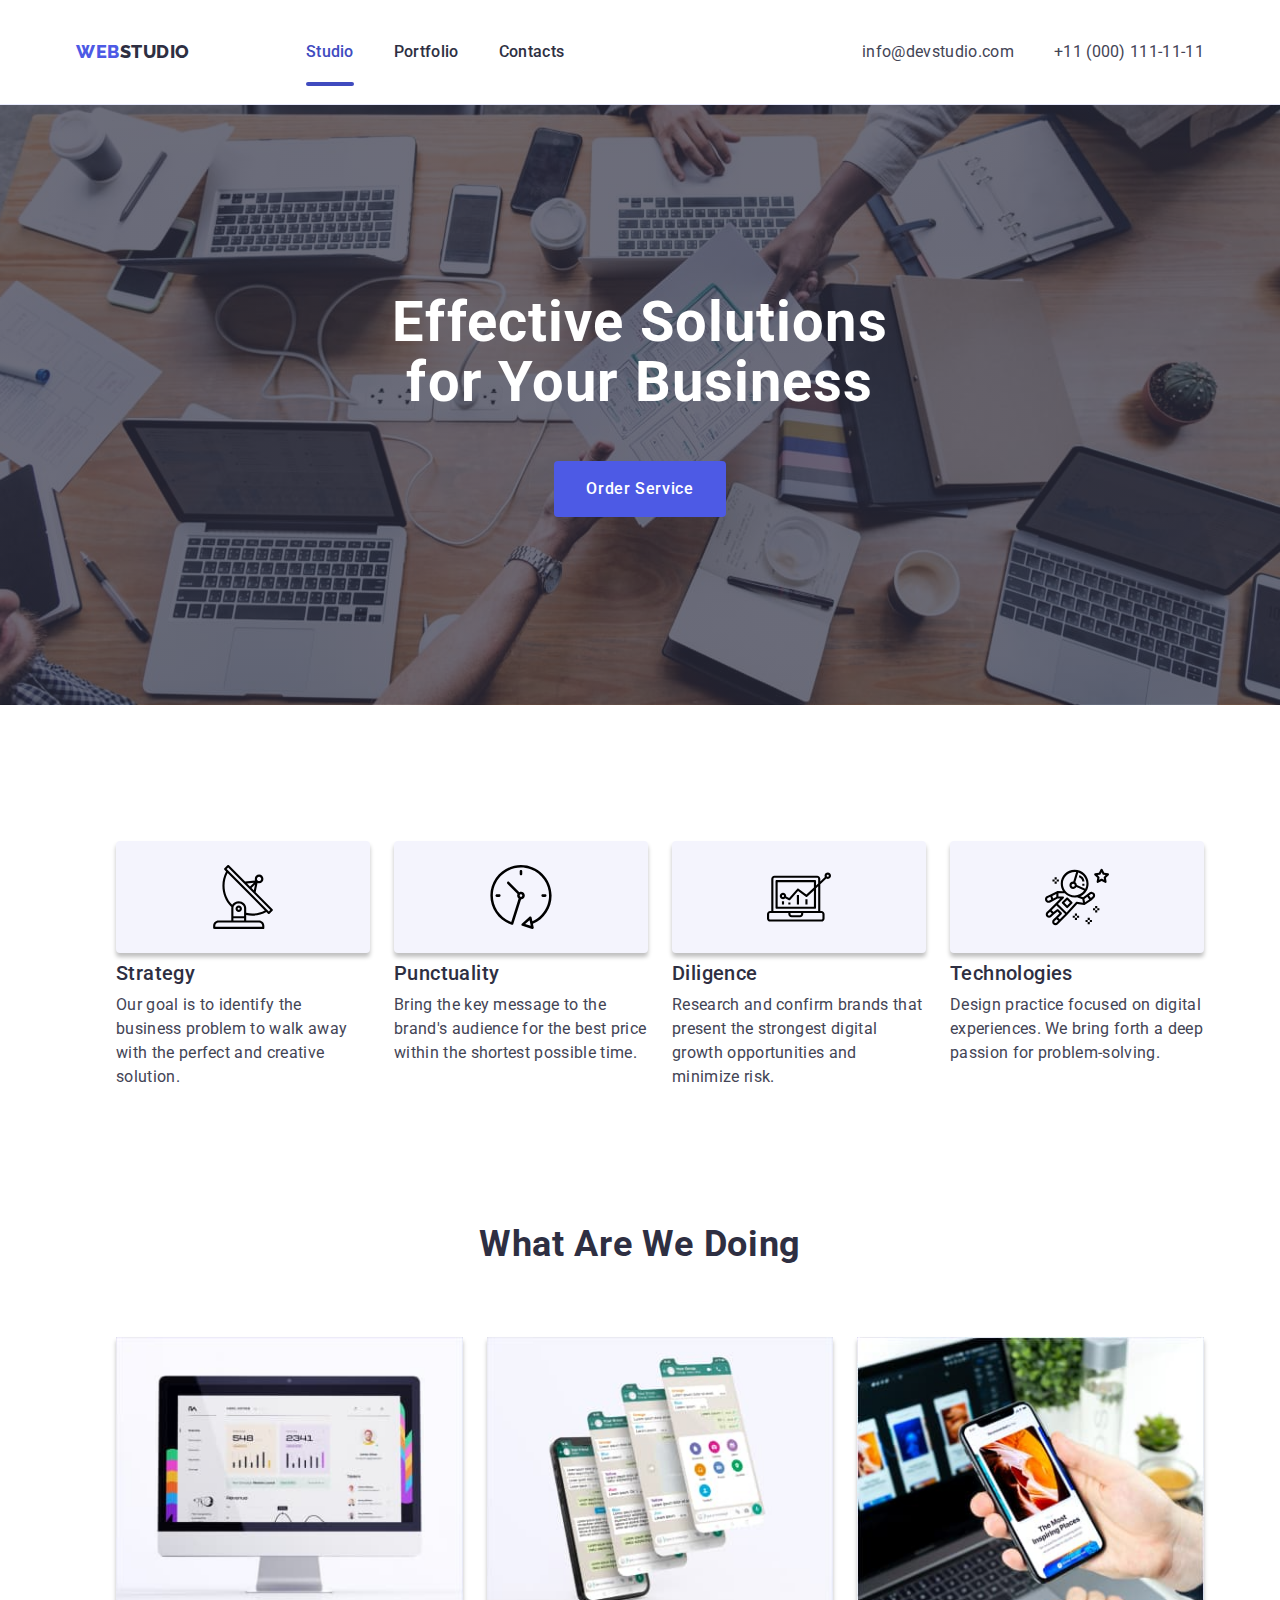
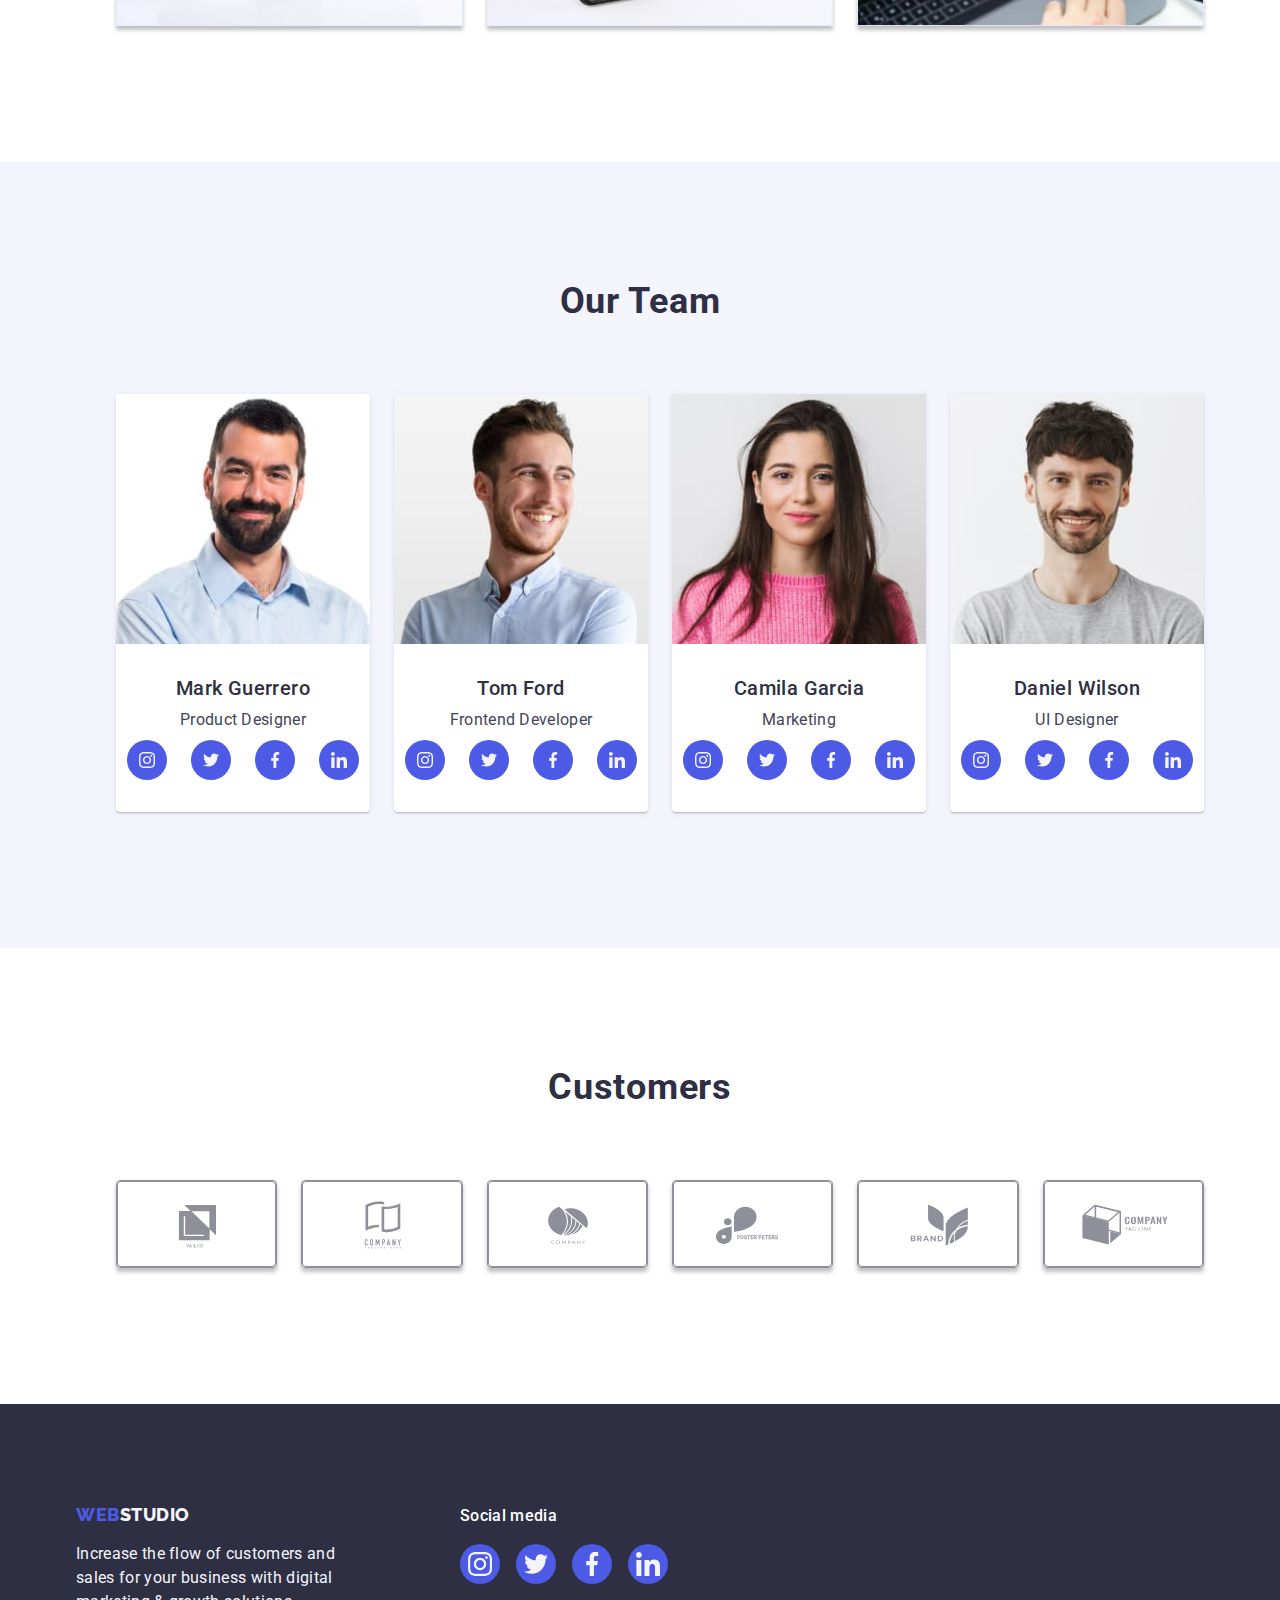
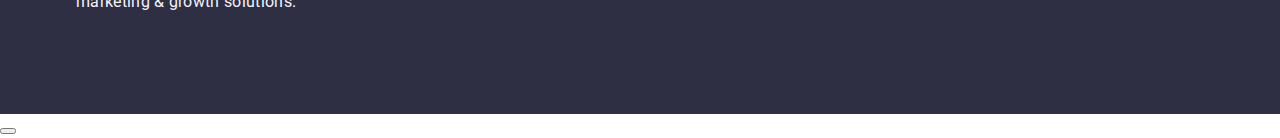
==== index.html @ 219b3d6d "1" ====
<!DOCTYPE html>
<html lang="en">
  <head>
    <meta charset="UTF-8" />
    <meta http-equiv="X-UA-Compatible" content="IE=edge" />
    <meta name="viewport" content="width=device-width, initial-scale=1.0" />
    <title>WebStudio</title>
    <link
      href="https://cdn.jsdelivr.net/npm/modern-normalize@2.0.0/modern-normalize.min.css"
      rel="stylesheet"
    />
    <link rel="stylesheet" href="./css/styles.css" />
    <link rel="preconnect" href="https://fonts.googleapis.com" />
    <link rel="preconnect" href="https://fonts.gstatic.com" crossorigin />
    <link
      href="https://fonts.googleapis.com/css2?family=Raleway:wght@800&display=swap"
      rel="stylesheet"
    />
    <link rel="preconnect" href="https://fonts.googleapis.com" />
    <link rel="preconnect" href="https://fonts.gstatic.com" crossorigin />
    <link
      href="https://fonts.googleapis.com/css2?family=Raleway:wght@800&family=Roboto&display=swap"
      rel="stylesheet"
    />
    <link rel="preconnect" href="https://fonts.googleapis.com" />
    <link rel="preconnect" href="https://fonts.gstatic.com" crossorigin />
    <link
      href="https://fonts.googleapis.com/css2?family=Raleway:wght@800&family=Roboto:wght@500&display=swap"
      rel="stylesheet"
    />
    <link rel="preconnect" href="https://fonts.googleapis.com" />
    <link rel="preconnect" href="https://fonts.gstatic.com" crossorigin />
    <link
      href="https://fonts.googleapis.com/css2?family=Raleway:wght@800&family=Roboto:wght@700&display=swap"
      rel="stylesheet"
    />
    <link rel="preconnect" href="https://fonts.googleapis.com" />
    <link rel="preconnect" href="https://fonts.gstatic.com" crossorigin />
    <link
      href="https://fonts.googleapis.com/css2?family=Raleway:wght@800&family=Roboto:wght@900&display=swap"
      rel="stylesheet"
    />
  </head>
  <body>
    <!-- header -->
    <header class="header">
      <div class="header-container container">
        <nav class="navigation">
          <a class="header-logo link" href="./index.html"
            >Web<span class="header-logo-span">Studio</span></a
          >
          <ul class="header-list list">
            <li>
              <a class="header-link link active" href="./index.html">Studio</a>
            </li>
            <li>
              <a class="header-link link" href="./portfolio.html">Portfolio</a>
            </li>
            <li><a class="header-link link" href="">Contacts</a></li>
          </ul>
        </nav>
        <address class="address">
          <ul class="header-list-address list">
            <li>
              <a class="header-address link" href="mailto:info@devstudio.com"
                >info@devstudio.com</a
              >
            </li>
            <li>
              <a class="header-address link" href="tel:+110001111111"
                >+11 (000) 111-11-11</a
              >
            </li>
          </ul>
        </address>
      </div>
    </header>
    <main>
      <!-- section hero -->
      <section class="section-hero">
        <div class="hero-container container">
          <h1 class="hero-title">Effective Solutions for Your Business</h1>
          <button data-modal-open type="button" class="hero-buttom">
            Order Service
          </button>
        </div>
      </section>
      <!-- section 1 -->
      <section class="strategy-section">
        <div class="container">
          <h2 class="visually-hidden" hidden>section 2</h2>
          <ul class="strategy-list list">
            <li class="strategy-item">
              <div class="icon-div">
                <svg class="icon" width="64" height="64">
                  <use href="./images/icons.svg#icon-antenna-1"></use>
                </svg>
              </div>

              <h3 class="strategy-title title">Strategy</h3>
              <p class="text">
                Our goal is to identify the business problem to walk away with
                the perfect and creative solution.
              </p>
            </li>
            <li class="strategy-item">
              <div class="icon-div">
                <svg class="icon" width="64" height="64">
                  <use href="./images/icons.svg#icon-clock-1"></use>
                </svg>
              </div>
              <h3 class="strategy-title title">Punctuality</h3>
              <p class="text">
                Bring the key message to the brand's audience for the best price
                within the shortest possible time.
              </p>
            </li>
            <li class="strategy-item">
              <div class="icon-div">
                <svg class="icon" width="64" height="64">
                  <use href="./images/icons.svg#icon-diagram-1"></use>
                </svg>
              </div>
              <h3 class="strategy-title title">Diligence</h3>
              <p class="text">
                Research and confirm brands that present the strongest digital
                growth opportunities and minimize risk.
              </p>
            </li>
            <li class="strategy-item">
              <div class="icon-div">
                <svg class="icon" width="64" height="64">
                  <use href="./images/icons.svg#icon-astronaut-1"></use>
                </svg>
              </div>
              <h3 class="strategy-title title">Technologies</h3>
              <p class="text">
                Design practice focused on digital experiences. We bring forth a
                deep passion for problem-solving.
              </p>
            </li>
          </ul>
        </div>
      </section>
      <!-- section 2 -->
      <section class="section-img">
        <div class="container">
          <h2 class="subject">What are we doing</h2>
          <ul class="section-img-container list">
            <li class="section-img-items">
              <img
                src="./images/img1.jpg"
                alt="application on the computer"
                width="360"
                height="300"
              />
            </li>
            <li class="section-img-items">
              <img
                src="./images/img2.jpg"
                alt="multitasking apps on phone"
                width="360"
                height="300"
              />
            </li>
            <li class="section-img-items">
              <img
                src="./images/img3.jpg"
                alt="multiplatform"
                width="360"
                height="300"
              />
            </li>
          </ul>
        </div>
      </section>
      <!-- Section 3 -->
      <section class="section-team">
        <div class="container">
          <h2 class="subject-team">Our Team</h2>
          <ul class="section-team-container list">
            <li class="section-team-list">
              <img
                src="./images/img.jpg"
                alt="Mark Guerrero"
                width="264"
                height="260"
              />
              <div class="team-cards">
                <h3 class="heading">Mark Guerrero</h3>
                <p class="slogan">Product Designer</p>
                <ul class="team-list list">
                  <li class="team-item">
                    <a class="team-link" href="" aria-label="instagram">
                      <svg class="team-svg" width="16" height="16">
                        <use href="./images/icons.svg#icon-instagram-1"></use>
                      </svg>
                    </a>
                  </li>
                  <li class="team-item">
                    <a class="team-link" href="" aria-label="twitter">
                      <svg class="team-svg" width="16" height="16">
                        <use href="./images/icons.svg#icon-twitter-1"></use>
                      </svg>
                    </a>
                  </li>
                  <li class="team-item">
                    <a class="team-link" href="" aria-label="facebook">
                      <svg class="team-svg" width="16" height="16">
                        <use href="./images/icons.svg#icon-facebook-1"></use>
                      </svg>
                    </a>
                  </li>
                  <li class="team-item">
                    <a class="team-link" href="" aria-label="linkedin">
                      <svg class="team-svg" width="16" height="16">
                        <use href="./images/icons.svg#icon-linkedin-1"></use>
                      </svg>
                    </a>
                  </li>
                </ul>
              </div>
            </li>
            <li class="section-team-list">
              <img
                src="./images/img11.jpg"
                alt="Tom Ford"
                width="264"
                height="260"
              />
              <div class="team-cards">
                <h3 class="heading">Tom Ford</h3>
                <p class="slogan">Frontend Developer</p>
                <ul class="team-list list">
                  <li class="team-item">
                    <a class="team-link" href="" aria-label="instagram">
                      <svg class="team-svg" width="16" height="16">
                        <use href="./images/icons.svg#icon-instagram-1"></use>
                      </svg>
                    </a>
                  </li>
                  <li class="team-item">
                    <a class="team-link" href="" aria-label="twitter">
                      <svg class="team-svg" width="16" height="16">
                        <use href="./images/icons.svg#icon-twitter-1"></use>
                      </svg>
                    </a>
                  </li>
                  <li class="team-item">
                    <a class="team-link" href="" aria-label="facebook">
                      <svg class="team-svg" width="16" height="16">
                        <use href="./images/icons.svg#icon-facebook-1"></use>
                      </svg>
                    </a>
                  </li>
                  <li class="team-item">
                    <a class="team-link" href="" aria-label="linkedin">
                      <svg class="team-svg" width="16" height="16">
                        <use href="./images/icons.svg#icon-linkedin-1"></use>
                      </svg>
                    </a>
                  </li>
                </ul>
              </div>
            </li>
            <li class="section-team-list">
              <img
                src="./images/img22.jpg"
                alt="Camila Garcia"
                width="264"
                height="260"
              />
              <div class="team-cards">
                <h3 class="heading">Camila Garcia</h3>
                <p class="slogan">Marketing</p>
                <ul class="team-list list">
                  <li class="team-item">
                    <a class="team-link" href="" aria-label="instagram">
                      <svg class="team-svg" width="16" height="16">
                        <use href="./images/icons.svg#icon-instagram-1"></use>
                      </svg>
                    </a>
                  </li>
                  <li class="team-item">
                    <a class="team-link" href="" aria-label="twitter">
                      <svg class="team-svg" width="16" height="16">
                        <use href="./images/icons.svg#icon-twitter-1"></use>
                      </svg>
                    </a>
                  </li>
                  <li class="team-item">
                    <a class="team-link" href="" aria-label="facebook">
                      <svg class="team-svg" width="16" height="16">
                        <use href="./images/icons.svg#icon-facebook-1"></use>
                      </svg>
                    </a>
                  </li>
                  <li class="team-item">
                    <a class="team-link" href="" aria-label="linkedin">
                      <svg class="team-svg" width="16" height="16">
                        <use href="./images/icons.svg#icon-linkedin-1"></use>
                      </svg>
                    </a>
                  </li>
                </ul>
              </div>
            </li>
            <li class="section-team-list">
              <img
                src="./images/img33.jpg"
                alt="Daniel Wilson"
                width="264"
                height="260"
              />
              <div class="team-cards">
                <h3 class="heading">Daniel Wilson</h3>
                <p class="slogan">UI Designer</p>
                <ul class="team-list list">
                  <li class="team-item">
                    <a class="team-link" href="" aria-label="instagram">
                      <svg class="team-svg" width="16" height="16">
                        <use href="./images/icons.svg#icon-instagram-1"></use>
                      </svg>
                    </a>
                  </li>
                  <li class="team-item">
                    <a class="team-link" href="" aria-label="twitter">
                      <svg class="team-svg" width="16" height="16">
                        <use href="./images/icons.svg#icon-twitter-1"></use>
                      </svg>
                    </a>
                  </li>
                  <li class="team-item">
                    <a class="team-link" href="" aria-label="facebook">
                      <svg class="team-svg" width="16" height="16">
                        <use href="./images/icons.svg#icon-facebook-1"></use>
                      </svg>
                    </a>
                  </li>
                  <li class="team-item">
                    <a class="team-link" href="" aria-label="linkedin">
                      <svg class="team-svg" width="16" height="16">
                        <use href="./images/icons.svg#icon-linkedin-1"></use>
                      </svg>
                    </a>
                  </li>
                </ul>
              </div>
            </li>
          </ul>
        </div>
      </section>
      <!-- customers-section -->
      <section class="customers-section">
        <div class="container">
          <h2 class="customers">Customers</h2>
          <ul class="customers-list list">
            <li class="customers-item">
              <a class="customers-link" href="" aria-label="logo">
                <svg class="client" width="104" height="56">
                  <use href="./images/icons.svg#icon-Logo"></use>
                </svg>
              </a>
            </li>
            <li class="customers-item">
              <a class="customers-link" href="" aria-label="logo-1">
                <svg class="client" width="104" height="56">
                  <use href="./images/icons.svg#icon-Logo-1"></use>
                </svg>
              </a>
            </li>
            <li class="customers-item">
              <a class="customers-link" href="" aria-label="logo-2">
                <svg class="client" width="104" height="56">
                  <use href="./images/icons.svg#icon-Logo-2"></use>
                </svg>
              </a>
            </li>
            <li class="customers-item">
              <a class="customers-link" href="" aria-label="logo-3">
                <svg class="client" width="104" height="56">
                  <use href="./images/icons.svg#icon-Logo-3"></use>
                </svg>
              </a>
            </li>
            <li class="customers-item">
              <a class="customers-link" href="" aria-label="logo-4">
                <svg class="client" width="104" height="56">
                  <use href="./images/icons.svg#icon-Logo-4"></use>
                </svg>
              </a>
            </li>
            <li class="customers-item">
              <a class="customers-link" href="" aria-label="logo-5">
                <svg class="client" width="104" height="56">
                  <use href="./images/icons.svg#icon-Logo-5"></use>
                </svg>
              </a>
            </li>
          </ul>
        </div>
      </section>
    </main>
    <!-- footer -->
    <footer class="footer-section">
      <div class="container footer-container">
        <div class="footer-label">
          <a class="footer-logo footer-slogan link" href="./index.html"
            >Web<span class="footer-span">Studio</span></a
          >
          <p class="footer-text">
            Increase the flow of customers and sales for your business with
            digital marketing & growth solutions.
          </p>
        </div>
        <div class="footer-div">
          <p class="footer-tex">Social media</p>
          <ul class="footer-list list">
            <li class="footer-item">
              <a class="footer-link" href="" aria-label="instagram">
                <svg class="footer-ellipse" width="24" height="24">
                  <use href="./images/icons.svg#icon-instagram-1"></use>
                </svg>
              </a>
            </li>
            <li class="footer-item">
              <a class="footer-link" href="" aria-label="twitter">
                <svg class="footer-ellipse" width="24" height="24">
                  <use href="./images/icons.svg#icon-twitter-1"></use>
                </svg>
              </a>
            </li>
            <li class="footer-item">
              <a class="footer-link" href="" aria-label="facebook">
                <svg class="footer-ellipse" width="24" height="24">
                  <use href="./images/icons.svg#icon-facebook-1"></use>
                </svg>
              </a>
            </li>
            <li class="footer-item">
              <a class="footer-link" href="" aria-label="linkedin">
                <svg class="footer-ellipse" width="24" height="24">
                  <use href="./images/icons.svg#icon-linkedin-1"></use>
                </svg>
              </a>
            </li>
          </ul>
        </div>
      </div>
    </footer>
    <button data-modal-open></button>
    <div data-modal class="backdrop is-hidden">
      <div class="modal">
        <button class="modal-batton" type="button" data-modal-close>
          <svg class="modal-svg" width="8" height="8">
            <use href="./images/icons.svg#icon-close"></use>
          </svg>
        </button>
      </div>
    </div>
    <script src="./js/modal.js"></script>
  </body>
</html>
---- css/styles.css ----
:root {
  --iris-color: #4d5ae5;
  --ocean-color: #404bbf;
  --navi-blue-color: #2e2f42;
  --green-color: #31d0aa;
  --slate-color: #434455;
  --light-slate-color: #8e8f99;
  --cornflower-color: #e7e9fc;
  --cloud-color: #f4f4fd;
  --navi-blue-modal-color: #2e2f42;
  --gray-color: #2e2f42;
  --white-color: #ffffff;
  --dairy-color: #fcfcfc;
}
/*reset*/
h1,
h2,
h3,
h4,
h5,
h6,
p {
  margin: 0;
}
img {
  display: block;
  max-width: 100%;
  height: auto;
}
.list {
  list-style-type: none;
}
/* base styles */
body {
  background-color: var(--white-color);
  font-family: "Roboto", sans-serif;
  font-style: normal;
  color: var(--slate-color);
  font-size: 16px;
  line-height: 1.5;
  text-align: left;
  letter-spacing: 0.02em;
}
.container {
  width: 1158px;
  margin: 0 auto;
  padding-left: 15px;
  padding-right: 15px;
}
.header-container {
  align-items: center;
  display: flex;
  background: #ffffff;
}
.navigation {
  display: flex;
  align-items: center;
  padding: 24px 0;
}
.header-logo {
  font-family: "Raleway", sans-serif;
  text-transform: uppercase;
  font-size: 18px;
  line-height: 1.17;
  font-weight: 800;
  letter-spacing: 0.03em;
  color: var(--iris-color);
  margin-right: 76px;
  display: inline-block;
}
.link {
  text-decoration: none;
  cursor: pointer;
}
.header-logo-span {
  color: var(--navi-blue-color);
}
.header-link {
  position: relative;
  font-weight: 500;
  font-size: 16px;
  line-height: 1.5;
  letter-spacing: 0.02em;
  color: var(--navi-blue-color);
  padding: 24px 0;
}
.header-list {
  display: flex;
  gap: 40px;
}
.header-list-address {
  display: flex;
  gap: 40px;
}
.header-link:hover {
  color: var(--ocean-color);
}
.header-link:focus {
  color: var(--ocean-color);
}
.address {
  font-size: 16px;
  line-height: 24px;
  letter-spacing: 0.02em;
  color: #434455;
}
address {
  font-style: normal;
  padding: 24px 0;
  margin-left: auto;
}
.header-address {
  transition: color 250ms cubic-bezier(0.4, 0, 0.2, 1);
  font-size: 16px;
  line-height: 1.5;
  letter-spacing: 0.02em;
  color: var(--slate-color);
}
.header-address:focus {
  color: var(--ocean-color);
}
.header-address:hover {
  color: var(--ocean-color);
}

.section-hero {
  background-color: var(--navi-blue-color);
  text-align: center;
  background-image: linear-gradient(
      rgba(46, 47, 66, 0.7),
      rgba(46, 47, 66, 0.7)
    ),
    url(../images/hero/people-office.jpg);
  background-repeat: no-repeat;
  padding: 188px 0;
  background-size: cover;
  background-position: center;
  margin: 0 auto;
  max-width: 1440px;
}
.hero-container {
}
.hero-title {
  color: var(--white-color);
  text-align: center;
  font-weight: 700;
  font-size: 56px;
  line-height: 1.07;
  letter-spacing: 0.02em;
  max-width: 496px;
  margin: 0 auto;
}
.hero-buttom {
  transition: background-color 250ms cubic-bezier(0.4, 0, 0.2, 1);
  cursor: pointer;
  color: var(--white-color);
  background-color: var(--iris-color);
  border: none;
  border-radius: 4px;
  font-family: "Roboto", sans-serif;
  font-weight: 500;
  font-size: 16px;
  line-height: 1.5;
  letter-spacing: 0.04em;
  padding: 16px 32px;
  margin: 48px auto 0 auto;
  display: block;
  min-width: 169px;
}
.visually-hidden {
  position: absolute;
  width: 1px;
  height: 1px;
  margin: -1px;
  border: 0;
  padding: 0;
  white-space: nowrap;
  clip-path: inset(100%);
  clip: rect(0 0 0 0);
  overflow: hidden;
}
.strategy-item {
  width: calc((100% - 72px) / 4);
}
.strategy-title {
  margin-bottom: 8px;
}
.hero-buttom:hover {
  background-color: var(--ocean-color);
}
.hero-buttom:focus {
  background-color: var(--ocean-color);
}
.strategy-section {
  padding: 120px 0;
}
.strategy-list {
  display: flex;
  gap: 24px;
}
.title {
  font-weight: 500;
  font-size: 20px;
  line-height: 1.2;
  letter-spacing: 0.02em;
  color: var(--navi-blue-color);
}
.text {
  font-size: 16px;
  line-height: 1.5;
  letter-spacing: 0.02em;
  color: var(--slate-color);
}
.subject {
  font-weight: 700;
  font-size: 36px;
  line-height: 1.11;
  text-align: center;
  letter-spacing: 0.02em;
  text-transform: capitalize;
  color: var(--navi-blue-color);
  margin-bottom: 72px;
}
.subject-team {
  font-weight: 700;
  font-size: 36px;
  line-height: 1.11;
  text-align: center;
  letter-spacing: 0.02em;
  text-transform: capitalize;
  color: var(--navi-blue-color);
  margin-bottom: 72px;
}
.section-team {
  background-color: var(--cloud-color);
  text-align: center;
  padding: 120px 0;
}
.heading {
  font-weight: 500;
  font-size: 20px;
  line-height: 1.2;
  text-align: center;
  letter-spacing: 0.02em;
  color: var(--navi-blue-color);
  margin-bottom: 8px;
}
.slogan {
  font-size: 16px;
  line-height: 1.5;
  letter-spacing: 0.02em;
  color: var(--slate-color);
  text-align: center;
}
.section-team-list {
  background-color: var(--white-color);
  border-radius: 0px 0px 4px 4px;
  box-shadow: 0px 2px 1px 0px rgba(46, 47, 66, 0.08),
    0px 1px 1px 0px rgba(46, 47, 66, 0.16),
    0px 1px 6px 0px rgba(46, 47, 66, 0.08);
  transition: background-color 250ms cubic-bezier(0.4, 0, 0.2, 1);
}
.team-cards {
  padding: 32px 0;
}
.section-img {
  text-align: center;
  padding-bottom: 120px;
}
.section-img-container {
  display: flex;
  gap: 24px;
}
.section-img > img {
  border: 1px solid var(--cornflower-color);
}

.section-team-container {
  display: flex;
  gap: 24px;
}

.card-content {
  padding: 32px 16px;
  border: 1px solid var(--cornflower-color);
  border-top: none;
}
.header {
  border-bottom: 1px solid #e7e9fc;
  box-shadow: 2px 1px rgba(46, 47, 66, 0.08), 0px 1px 1px rgba(46, 47, 66, 0.16),
    0px 1px 6px rgba(46, 47, 66, 0.08);
}
.section-img-items {
  position: relative;
  width: calc((100% - 48px) / 3);
  box-shadow: 0px 4px 4px 0px rgba(0, 0, 0, 0.25);
}
.section-img-items:hover {
  border: 1px solid var(--cloud, #f4f4fd);
  background: var(--white, #fff);
  box-shadow: 0px 2px 1px 0px rgba(46, 47, 66, 0.08),
    0px 1px 1px 0px rgba(46, 47, 66, 0.16),
    0px 1px 6px 0px rgba(46, 47, 66, 0.08);
}

.card-content-title {
  margin-bottom: 8px;
}
.icon {
  border-radius: 4px;
  background-color: #f4f4fd;
}
.icon-div {
  border-radius: 4px;
  background-color: #f4f4fd;
  display: flex;
  justify-content: center;
  align-items: center;
  padding: 24px 0;
  box-shadow: 0px 4px 4px 0px rgba(0, 0, 0, 0.25);
  margin-bottom: 8px;
}
/*
====================
     HEADER 
====================
*/
.header-link.active::after {
  content: "";
  display: block;
  width: 100%;
  height: 4px;
  border-radius: 2px;
  background: var(--ocean, #404bbf);
  position: absolute;
  left: 0;
  bottom: -1px;
}
.active {
  color: #404bbf;
  transition: color 250ms cubic-bezier(0.4, 0, 0.2, 1);
}
/*
====================
 TEAM-SECTION 
====================
*/
.team-list {
  display: flex;
  gap: 24px;
  padding: 0;
  margin-top: 8px;
  justify-content: center;
}
.team-item {
  transition: background-color 250ms cubic-bezier(0.4, 0, 0.2, 1);
}
.team-svg {
  margin: 12px;
  fill: #f4f4fd;
}
.team-link {
  display: flex;
  align-items: center;
  justify-content: center;
  width: 100%;
  height: 100%;
  background-color: #4d5ae5;
  border-radius: 50%;
}
.team-link:hover {
  background-color: #404bbf;
}
.team-link:focus {
  background-color: #404bbf;
}
/*
====================
 CUSTOMERS-SECTION 
====================
*/

.customers-section {
  padding-top: 120px;
  padding-bottom: 120px;
}
.customers {
  font-weight: 700;
  font-size: 36px;
  line-height: 1.11;
  text-align: center;
  letter-spacing: 0.02em;
  text-transform: capitalize;
  color: var(--navi-blue-color);
  margin-bottom: 72px;
}
.customers-list {
  display: flex;
  justify-content: center;
  gap: 24px;
}

.customers-item {
  box-shadow: 0px 4px 4px 0px rgba(0, 0, 0, 0.25);
  border: 1px solid #8e8f99;
  border-radius: 4px;
  height: 88px;
  width: calc((100% - 120px) / 6);
}
.customers-link {
  border-radius: 4px;
  display: flex;
  justify-content: center;
  align-items: center;
  color: #8e8f99;
  border: 1px solid #8e8f99;
  width: 100%;
  height: 100%;
  transition: border-color 250ms cubic-bezier(0.4, 0, 0.2, 1),
    color 250ms cubic-bezier(0.4, 0, 0.2, 1);
}

.customers-link:hover {
  border-color: #404bbf;
  color: #404bbf;
}
.customers-link:focus {
  border-color: #404bbf;
  color: #404bbf;
}
.client {
  margin: 16px 32px;

  fill: currentColor;
}

/*
====================
  FOOTER-SECTION 
====================
*/
.footer-section {
  background-color: var(--navi-blue-color);
  padding-top: 100px;
  padding-bottom: 100px;
}
.footer-logo {
  font-family: "Raleway", sans-serif;
  text-transform: uppercase;
  font-size: 18px;
  line-height: 1.17;
  font-weight: 800;
  letter-spacing: 0.03em;
  color: var(--iris-color);
  margin-right: 76px;
  display: inline-block;
}
.footer-slogan {
  margin-bottom: 17.5px;
}
.footer-span {
  color: var(--cloud-color);
}
.footer-container {
  display: flex;
  align-items: baseline;
}
.footer-label {
  margin-right: 120px;
}
.footer-text {
  line-height: 1.5;
  color: var(--cloud-color);
  letter-spacing: 0.02em;
  max-width: 264px;
}
.footer-list {
  display: flex;
  gap: 16px;
  padding: 0;
  margin: 0 auto;
}
.footer-item {
  transition: background-color 250ms cubic-bezier(0.4, 0, 0.2, 1);
}
.footer-div p {
  line-height: 1.5;
  color: #ffffff;
  letter-spacing: 0.02em;
  max-width: 264px;
  font-weight: 500;
  margin-bottom: 16px;
}
.footer-link {
  padding: 8px;
  display: flex;
  width: 100%;
  height: 100%;
  background-color: #4d5ae5;
  border-radius: 50%;
  align-items: center;
  justify-content: center;
  transition: background-color 250ms cubic-bezier(0.4, 0, 0.2, 1);
}
.footer-link:hover {
  background-color: #31d0aa;
}
.footer-link:focus {
  background-color: #31d0aa;
}
.footer-ellipse {
  fill: #f4f4fd;
}
/*
====================
  MODAL-ICON
====================
*/
.backdrop {
  position: fixed;
  top: 0;
  left: 0;
  width: 100%;
  height: 100%;
  background-color: rgba(46, 47, 66, 0.4);
  transition: opacity 250ms cubic-bezier(0.4, 0, 0.2, 1),
    visibility 250ms cubic-bezier(0.4, 0, 0.2, 1);
}
.is-hidden {
  opacity: 0;
  visibility: hidden;
  pointer-events: none;
}
.modal {
  position: absolute;
  top: 50%;
  left: 50%;
  transform: translate(-50%, -50%) scale(1);
  width: 408px;
  min-height: 584px;
  background: #fcfcfc;
  box-shadow: 0px 1px 1px rgba(0, 0, 0, 0.14), 0px 1px 3px rgba(0, 0, 0, 0.12),
    0px 2px 1px rgba(0, 0, 0, 0.2);
  border-radius: 4px;
  transition: transform 250ms cubic-bezier(0.4, 0, 0.2, 1);
}
.modal-batton {
  display: flex;
  position: absolute;
  top: 24px;
  right: 24px;
  width: 24px;
  height: 24px;
  border-radius: 50%;
  align-items: center;
  justify-content: center;
  background-color: #e7e9fc;
  border: 1px solid rgba(0, 0, 0, 0.1);
  padding: 0;
  cursor: pointer;
  transition: background-color 250ms cubic-bezier(0.4, 0, 0.2, 1),
    border 250ms cubic-bezier(0.4, 0, 0.2, 1);
}
.modal-batton:hover {
  background-color: #404bbf;
  border: none;
  fill: #ffffff;
}
.modal-batton:focus {
  background-color: #404bbf;
  border: none;
  fill: #ffffff;
}

.modal-svg {
  transition: fill 250ms cubic-bezier(0.4, 0, 0.2, 1);
}
/*
====================
     PARTFOLIO
====================
*/
.partfolio-section {
  padding-top: 96px;
  padding-bottom: 120px;
}
.partfolio-container {
  display: flex;
  justify-content: center;
  gap: 24px;
  margin-bottom: 72px;
}
.img-container-partfolio {
  display: flex;
  flex-wrap: wrap;

  flex-wrap: wrap;
  column-gap: 24px;
  row-gap: 48px;
}
/*
====================
  PARTFOLIO-BUTTON
====================
*/
.partfolio-button {
  font-family: "Roboto", sans-serif;
  font-weight: 500;
  font-size: 16px;
  line-height: 1.5;
  letter-spacing: 0.04em;
  color: var(--iris-color);
  background-color: var(--cloud-color);
  cursor: pointer;
  padding: 12px 24px;
  border: 1px solid #e7e9fc;
  border-radius: 4px;
  transition: color 250ms cubic-bezier(0.4, 0, 0.2, 1),
    background-color 250ms cubic-bezier(0.4, 0, 0.2, 1),
    border-color 250ms cubic-bezier(0.4, 0, 0.2, 1),
    box-shadow 250ms cubic-bezier(0.4, 0, 0.2, 1);
}
.partfolio-button:hover {
  color: var(--white-color);
  background-color: var(--ocean-color);
  border: 1px solid transparent;
  border-radius: 4px;
  box-shadow: 0px 3px 1px rgba(0, 0, 0, 0.1), 0px 2px 1px rgba(0, 0, 0, 0.08),
    0px 2px 2px rgba(0, 0, 0, 0.12);
}
.partfolio-button:focus {
  color: var(--white-color);
  background-color: var(--ocean-color);
  border: 1px solid transparent;
  border-radius: 4px;
  box-shadow: зі значенням 0px 3px 1px rgba(0, 0, 0, 0.1),
    0px 2px 1px rgba(0, 0, 0, 0.08), 0px 2px 2px rgba(0, 0, 0, 0.12);
}
/*
====================
  PARTFOLIO-CARDS
====================
*/
.partfolio-img {
  display: block;
  transition: box-shadow 250ms cubic-bezier(0.4, 0, 0.2, 1);
}
.partfolio-img:hover {
  box-shadow: 0px 1px 6px rgba(46, 47, 66, 0.08),
    0px 1px 1px rgba(46, 47, 66, 0.16), 0px 2px 1px rgba(46, 47, 66, 0.08);
  transform: translateY(0%);
}
/*
====================
  PARTFOLIO-OVERLAY
====================
*/
.img-wrapper {
  overflow: hidden;
  position: relative;
}
.overlay {
  top: 0;
  left: 0;

  background: var(--iris, #4d5ae5);
}

.text-overlay {
  position: absolute;
  font-size: 16px;
  line-height: 1.5;
  letter-spacing: 0.02em;
  color: #f4f4fd;
  top: 0;
  padding: 40px 32px;
  background-color: #4d5ae5;
  height: 100%;
  width: 100%;
  transform: translateY(100%);
  transition: transform 250ms cubic-bezier(0.4, 0, 0.2, 1);
}
.section-img-items:hover .overlay {
  transform: translatey(0);
}
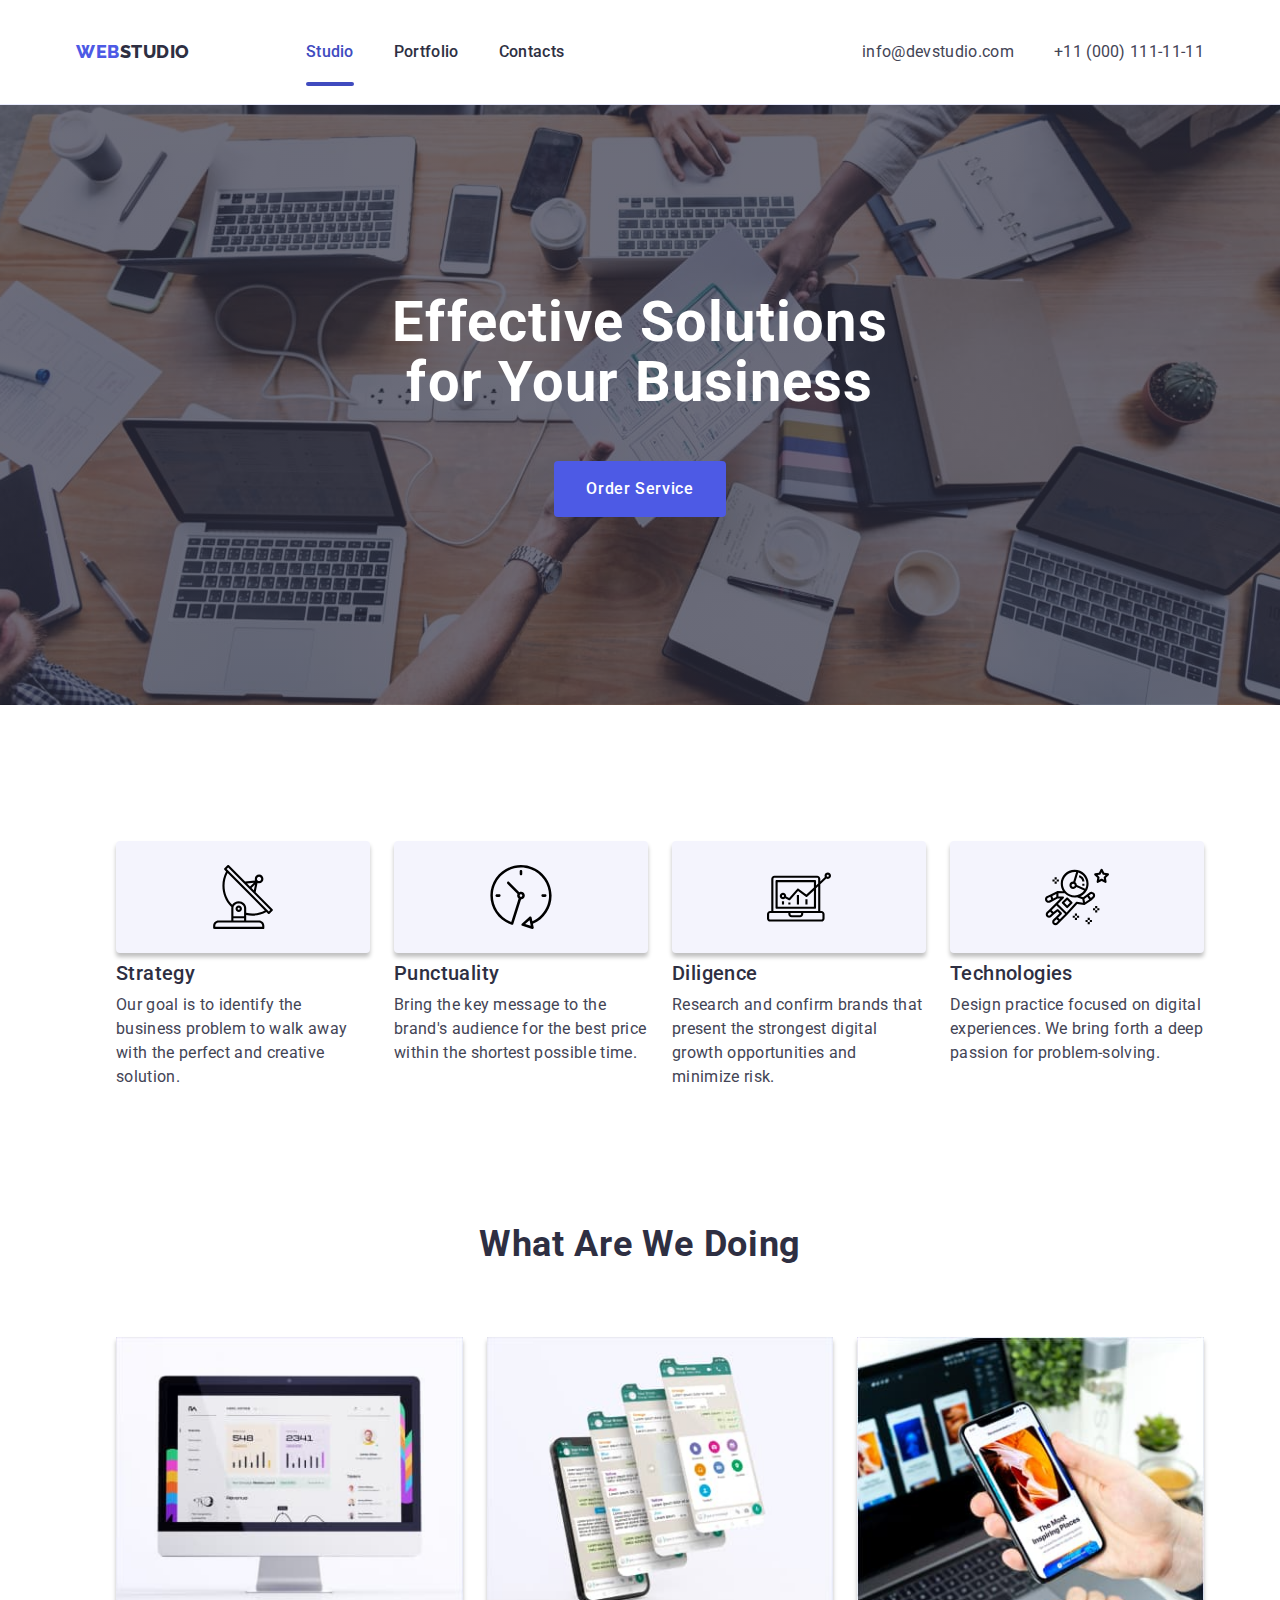
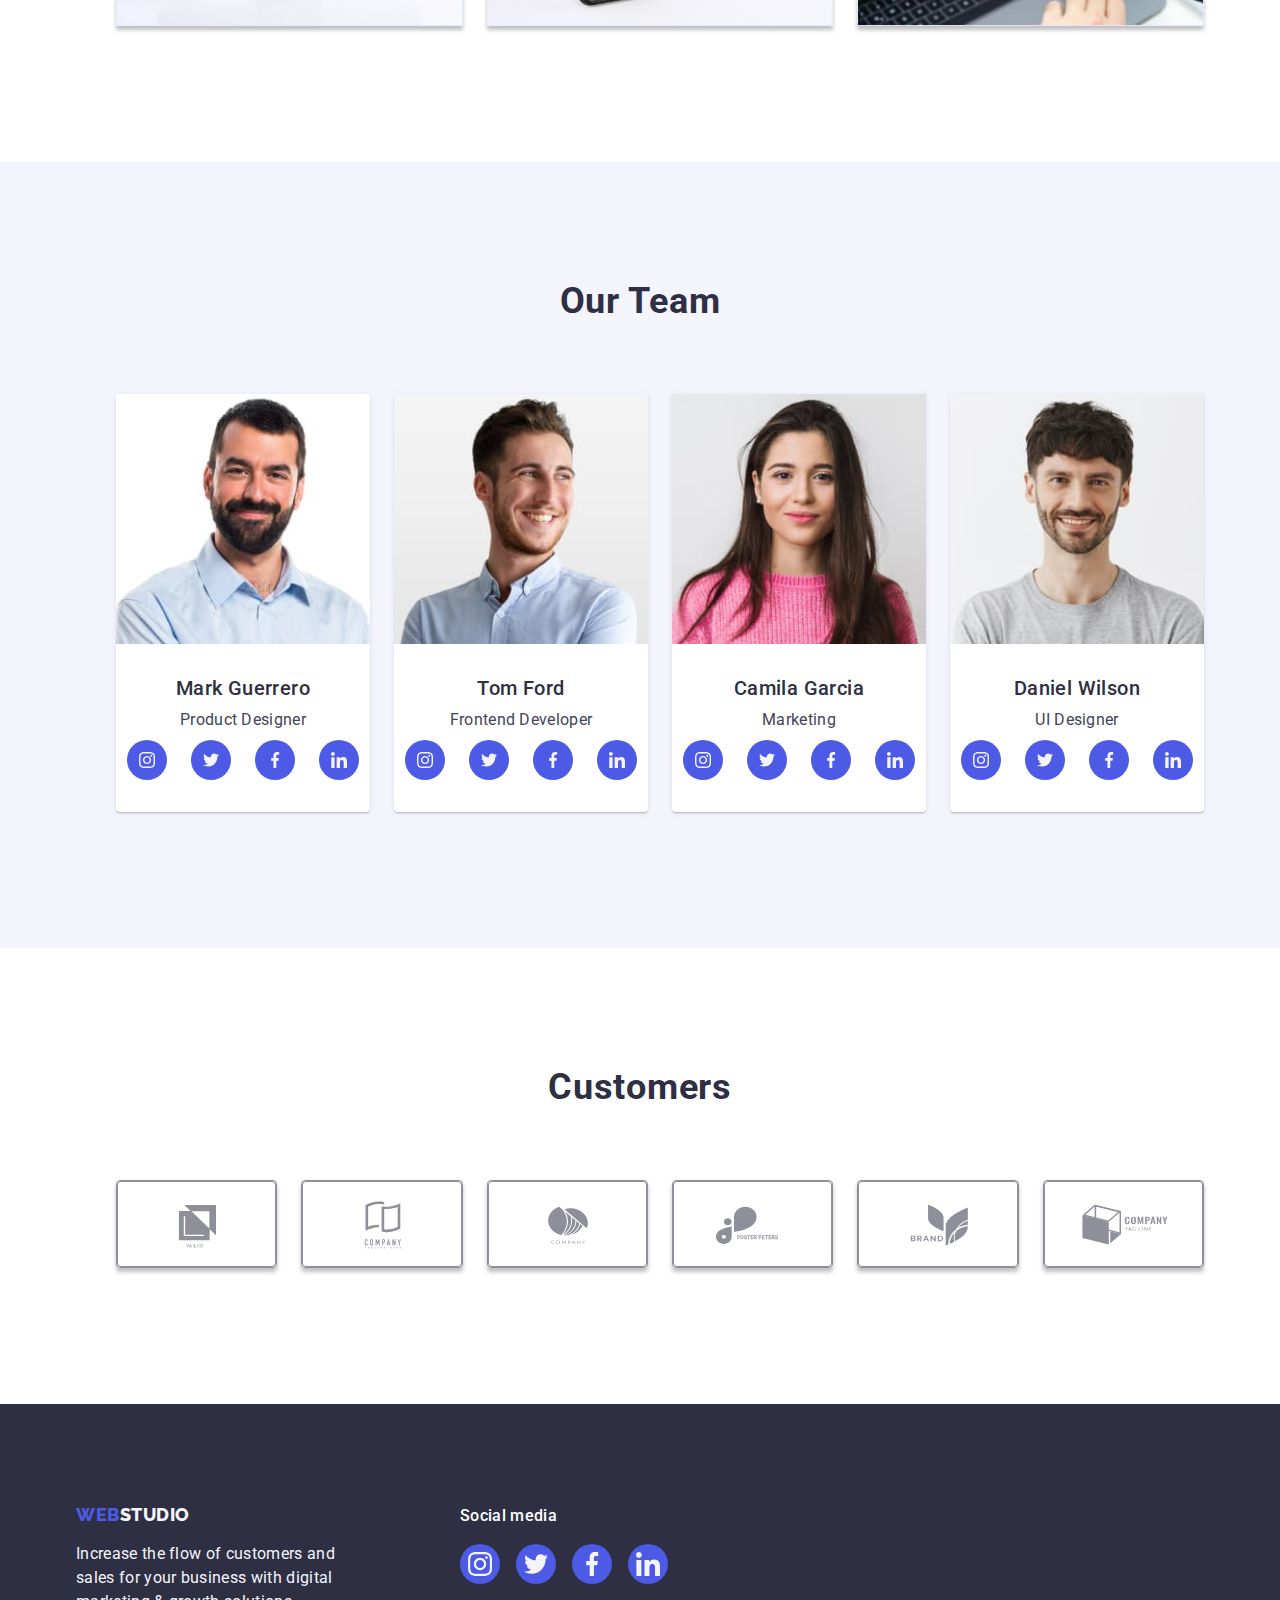
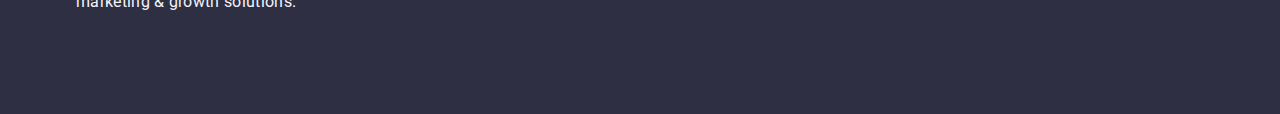
==== commit f5fcdf77: "2" ====
--- a/index.html
+++ b/index.html
@@ -448,8 +448,9 @@
         </div>
       </div>
     </footer>
-    <button data-modal-open></button>
+
     <div data-modal class="backdrop is-hidden">
+      <button data-modal-open></button>
       <div class="modal">
         <button class="modal-batton" type="button" data-modal-close>
           <svg class="modal-svg" width="8" height="8">
--- a/css/styles.css
+++ b/css/styles.css
@@ -353,7 +353,6 @@
   justify-content: center;
 }
 .team-item {
-  transition: background-color 250ms cubic-bezier(0.4, 0, 0.2, 1);
 }
 .team-svg {
   margin: 12px;
@@ -367,6 +366,7 @@
   height: 100%;
   background-color: #4d5ae5;
   border-radius: 50%;
+  transition: background-color 250ms cubic-bezier(0.4, 0, 0.2, 1);
 }
 .team-link:hover {
   background-color: #404bbf;
@@ -648,7 +648,6 @@
 .partfolio-img:hover {
   box-shadow: 0px 1px 6px rgba(46, 47, 66, 0.08),
     0px 1px 1px rgba(46, 47, 66, 0.16), 0px 2px 1px rgba(46, 47, 66, 0.08);
-  transform: translateY(0%);
 }
 /*
 ====================
@@ -659,6 +658,7 @@
   overflow: hidden;
   position: relative;
 }
+
 .overlay {
   top: 0;
   left: 0;
@@ -680,6 +680,6 @@
   transform: translateY(100%);
   transition: transform 250ms cubic-bezier(0.4, 0, 0.2, 1);
 }
-.section-img-items:hover .overlay {
-  transform: translatey(0);
-}
+.partfolio-img:hover .text-overlay {
+  transform: translateY(0%);
+}
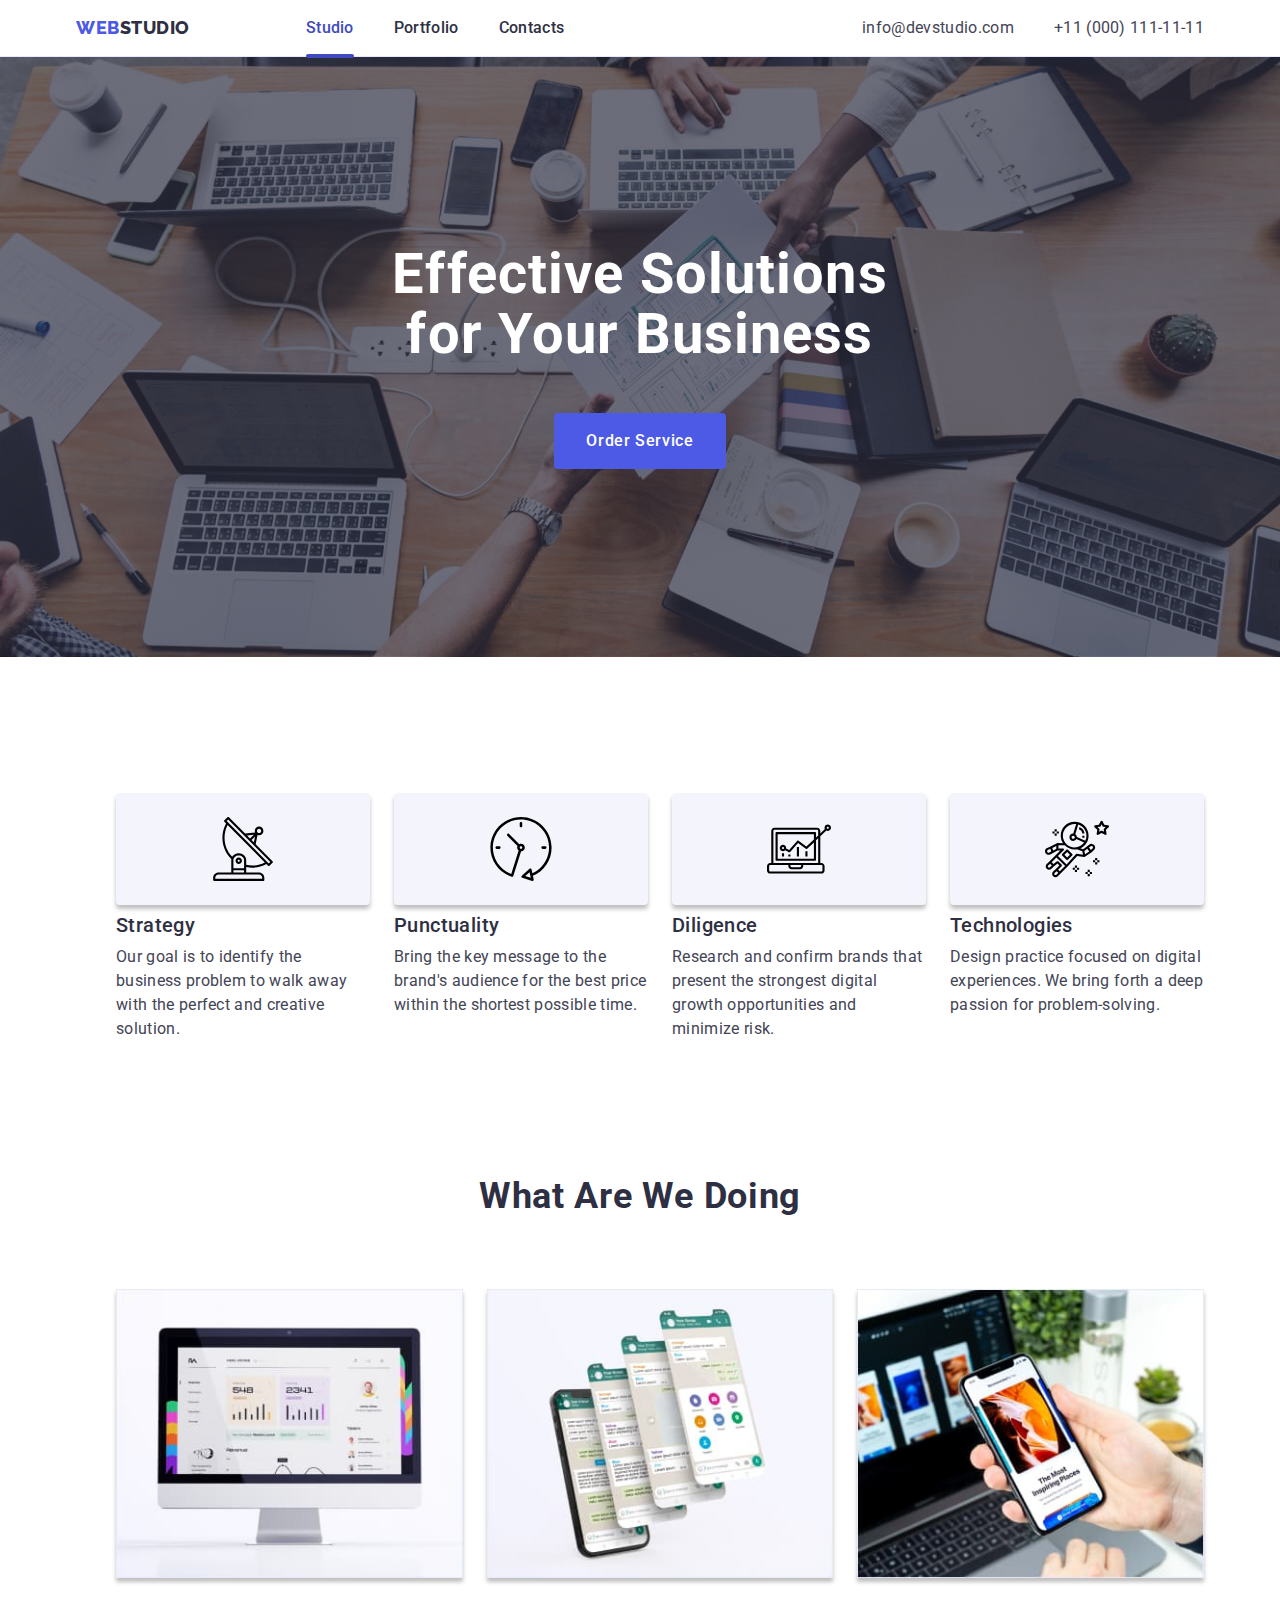
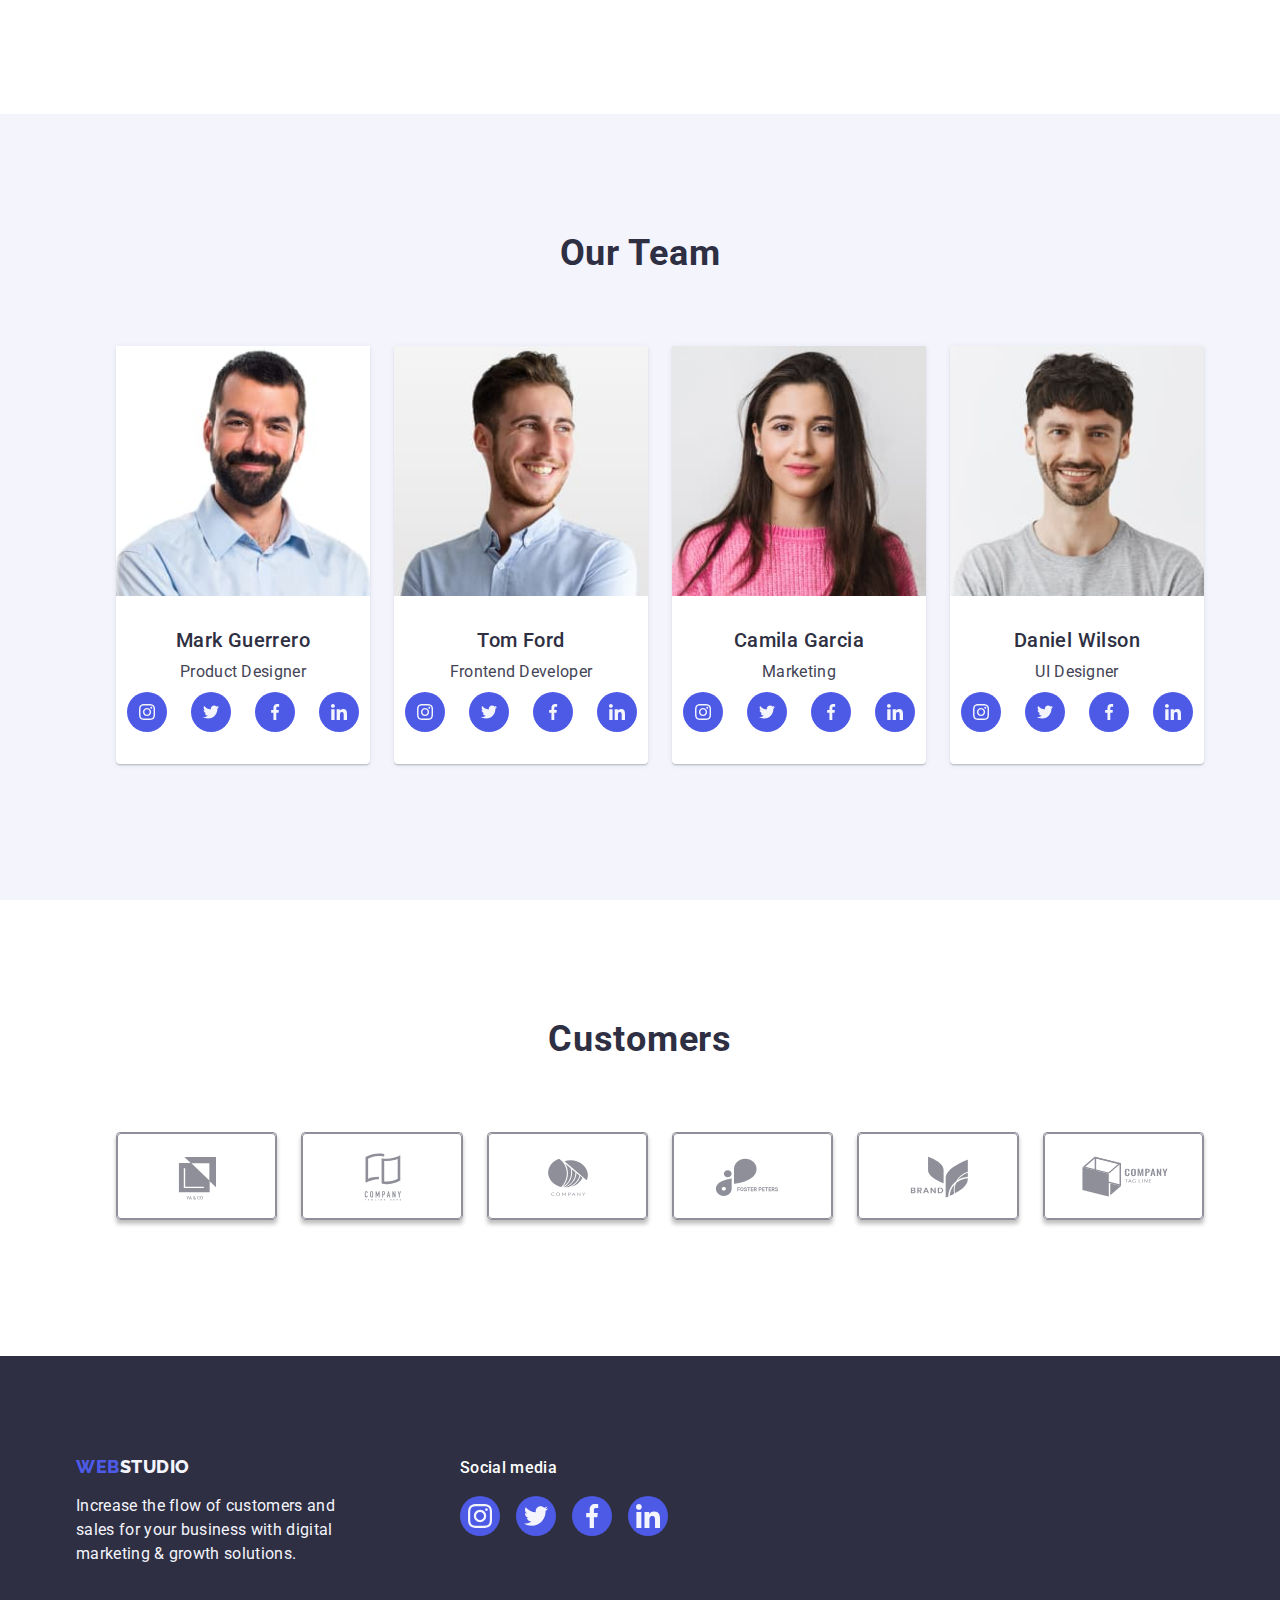
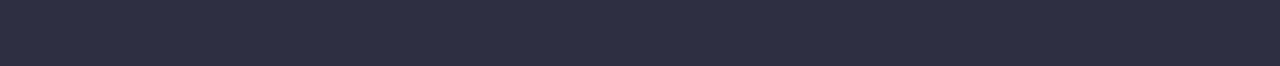
==== commit fb9a2aeb: "12345" ====
--- a/index.html
+++ b/index.html
@@ -91,8 +91,8 @@
           <h2 class="visually-hidden" hidden>section 2</h2>
           <ul class="strategy-list list">
             <li class="strategy-item">
-              <div class="icon-div">
-                <svg class="icon" width="64" height="64">
+              <div class="strategy-container">
+                <svg class="strategy-icon" width="64" height="64">
                   <use href="./images/icons.svg#icon-antenna-1"></use>
                 </svg>
               </div>
@@ -104,8 +104,8 @@
               </p>
             </li>
             <li class="strategy-item">
-              <div class="icon-div">
-                <svg class="icon" width="64" height="64">
+              <div class="strategy-container">
+                <svg class="strategy-icon" width="64" height="64">
                   <use href="./images/icons.svg#icon-clock-1"></use>
                 </svg>
               </div>
@@ -116,8 +116,8 @@
               </p>
             </li>
             <li class="strategy-item">
-              <div class="icon-div">
-                <svg class="icon" width="64" height="64">
+              <div class="strategy-container">
+                <svg class="strategy-icon" width="64" height="64">
                   <use href="./images/icons.svg#icon-diagram-1"></use>
                 </svg>
               </div>
@@ -128,8 +128,8 @@
               </p>
             </li>
             <li class="strategy-item">
-              <div class="icon-div">
-                <svg class="icon" width="64" height="64">
+              <div class="strategy-container">
+                <svg class="strategy-icon" width="64" height="64">
                   <use href="./images/icons.svg#icon-astronaut-1"></use>
                 </svg>
               </div>
@@ -448,9 +448,8 @@
         </div>
       </div>
     </footer>
-
+    <!-- modal-window -->
     <div data-modal class="backdrop is-hidden">
-      <button data-modal-open></button>
       <div class="modal">
         <button class="modal-batton" type="button" data-modal-close>
           <svg class="modal-svg" width="8" height="8">
--- a/css/styles.css
+++ b/css/styles.css
@@ -47,6 +47,143 @@
   padding-left: 15px;
   padding-right: 15px;
 }
+
+.link {
+  text-decoration: none;
+  cursor: pointer;
+}
+
+.visually-hidden {
+  position: absolute;
+  width: 1px;
+  height: 1px;
+  margin: -1px;
+  border: 0;
+  padding: 0;
+  white-space: nowrap;
+  clip-path: inset(100%);
+  clip: rect(0 0 0 0);
+  overflow: hidden;
+}
+
+.title {
+  font-weight: 500;
+  font-size: 20px;
+  line-height: 1.2;
+  letter-spacing: 0.02em;
+  color: var(--navi-blue-color);
+}
+.text {
+  font-size: 16px;
+  line-height: 1.5;
+  letter-spacing: 0.02em;
+  color: var(--slate-color);
+}
+.subject {
+  font-weight: 700;
+  font-size: 36px;
+  line-height: 1.11;
+  text-align: center;
+  letter-spacing: 0.02em;
+  text-transform: capitalize;
+  color: var(--navi-blue-color);
+  margin-bottom: 72px;
+}
+.subject-team {
+  font-weight: 700;
+  font-size: 36px;
+  line-height: 1.11;
+  text-align: center;
+  letter-spacing: 0.02em;
+  text-transform: capitalize;
+  color: var(--navi-blue-color);
+  margin-bottom: 72px;
+}
+.section-team {
+  background-color: var(--cloud-color);
+  text-align: center;
+  padding: 120px 0;
+}
+.heading {
+  font-weight: 500;
+  font-size: 20px;
+  line-height: 1.2;
+  text-align: center;
+  letter-spacing: 0.02em;
+  color: var(--navi-blue-color);
+  margin-bottom: 8px;
+}
+.slogan {
+  font-size: 16px;
+  line-height: 1.5;
+  letter-spacing: 0.02em;
+  color: var(--slate-color);
+  text-align: center;
+}
+.section-team-list {
+  background-color: var(--white-color);
+  border-radius: 0px 0px 4px 4px;
+  box-shadow: 0px 2px 1px 0px rgba(46, 47, 66, 0.08),
+    0px 1px 1px 0px rgba(46, 47, 66, 0.16),
+    0px 1px 6px 0px rgba(46, 47, 66, 0.08);
+  transition: background-color 250ms cubic-bezier(0.4, 0, 0.2, 1);
+}
+.team-cards {
+  padding: 32px 0;
+}
+.section-img {
+  text-align: center;
+  padding-bottom: 120px;
+}
+.section-img-container {
+  display: flex;
+  gap: 24px;
+}
+.section-img > img {
+  border: 1px solid var(--cornflower-color);
+}
+
+.section-team-container {
+  display: flex;
+  gap: 24px;
+}
+
+.card-content {
+  padding: 32px 16px;
+  border: 1px solid var(--cornflower-color);
+  border-top: none;
+}
+
+.section-img-items {
+  position: relative;
+  width: calc((100% - 48px) / 3);
+  box-shadow: 0px 4px 4px 0px rgba(0, 0, 0, 0.25);
+}
+.section-img-items:hover {
+  border: 1px solid var(--cloud, #f4f4fd);
+  background: var(--white, #fff);
+  box-shadow: 0px 2px 1px 0px rgba(46, 47, 66, 0.08),
+    0px 1px 1px 0px rgba(46, 47, 66, 0.16),
+    0px 1px 6px 0px rgba(46, 47, 66, 0.08);
+}
+
+.card-content-title {
+  margin-bottom: 8px;
+}
+
+/*
+====================
+     HEADER 
+====================
+*/
+.header {
+  border-bottom: 1px solid #e7e9fc;
+  box-shadow: 2px 1px rgba(46, 47, 66, 0.08), 0px 1px 1px rgba(46, 47, 66, 0.16),
+    0px 1px 6px rgba(46, 47, 66, 0.08);
+}
+.header-logo-span {
+  color: var(--navi-blue-color);
+}
 .header-container {
   align-items: center;
   display: flex;
@@ -55,7 +192,7 @@
 .navigation {
   display: flex;
   align-items: center;
-  padding: 24px 0;
+  padding: 0;
 }
 .header-logo {
   font-family: "Raleway", sans-serif;
@@ -68,13 +205,6 @@
   margin-right: 76px;
   display: inline-block;
 }
-.link {
-  text-decoration: none;
-  cursor: pointer;
-}
-.header-logo-span {
-  color: var(--navi-blue-color);
-}
 .header-link {
   position: relative;
   font-weight: 500;
@@ -82,7 +212,7 @@
   line-height: 1.5;
   letter-spacing: 0.02em;
   color: var(--navi-blue-color);
-  padding: 24px 0;
+  padding: 20px 0;
 }
 .header-list {
   display: flex;
@@ -106,7 +236,7 @@
 }
 address {
   font-style: normal;
-  padding: 24px 0;
+  padding: 0;
   margin-left: auto;
 }
 .header-address {
@@ -122,7 +252,26 @@
 .header-address:hover {
   color: var(--ocean-color);
 }
-
+.header-link.active::after {
+  content: "";
+  display: block;
+  width: 100%;
+  height: 4px;
+  border-radius: 2px;
+  background: var(--ocean, #404bbf);
+  position: absolute;
+  left: 0;
+  bottom: -1px;
+}
+.active {
+  color: #404bbf;
+  transition: color 250ms cubic-bezier(0.4, 0, 0.2, 1);
+}
+/*
+====================
+ SECTION-HERO
+====================
+*/
 .section-hero {
   background-color: var(--navi-blue-color);
   text-align: center;
@@ -140,6 +289,12 @@
 }
 .hero-container {
 }
+.hero-buttom:hover {
+  background-color: var(--ocean-color);
+}
+.hero-buttom:focus {
+  background-color: var(--ocean-color);
+}
 .hero-title {
   color: var(--white-color);
   text-align: center;
@@ -167,150 +322,22 @@
   display: block;
   min-width: 169px;
 }
-.visually-hidden {
-  position: absolute;
-  width: 1px;
-  height: 1px;
-  margin: -1px;
-  border: 0;
-  padding: 0;
-  white-space: nowrap;
-  clip-path: inset(100%);
-  clip: rect(0 0 0 0);
-  overflow: hidden;
-}
+/*
+====================
+ STRATEGY-SECTION
+====================
+*/
 .strategy-item {
   width: calc((100% - 72px) / 4);
 }
 .strategy-title {
   margin-bottom: 8px;
 }
-.hero-buttom:hover {
-  background-color: var(--ocean-color);
-}
-.hero-buttom:focus {
-  background-color: var(--ocean-color);
-}
-.strategy-section {
-  padding: 120px 0;
-}
-.strategy-list {
-  display: flex;
-  gap: 24px;
-}
-.title {
-  font-weight: 500;
-  font-size: 20px;
-  line-height: 1.2;
-  letter-spacing: 0.02em;
-  color: var(--navi-blue-color);
-}
-.text {
-  font-size: 16px;
-  line-height: 1.5;
-  letter-spacing: 0.02em;
-  color: var(--slate-color);
-}
-.subject {
-  font-weight: 700;
-  font-size: 36px;
-  line-height: 1.11;
-  text-align: center;
-  letter-spacing: 0.02em;
-  text-transform: capitalize;
-  color: var(--navi-blue-color);
-  margin-bottom: 72px;
-}
-.subject-team {
-  font-weight: 700;
-  font-size: 36px;
-  line-height: 1.11;
-  text-align: center;
-  letter-spacing: 0.02em;
-  text-transform: capitalize;
-  color: var(--navi-blue-color);
-  margin-bottom: 72px;
-}
-.section-team {
-  background-color: var(--cloud-color);
-  text-align: center;
-  padding: 120px 0;
-}
-.heading {
-  font-weight: 500;
-  font-size: 20px;
-  line-height: 1.2;
-  text-align: center;
-  letter-spacing: 0.02em;
-  color: var(--navi-blue-color);
-  margin-bottom: 8px;
-}
-.slogan {
-  font-size: 16px;
-  line-height: 1.5;
-  letter-spacing: 0.02em;
-  color: var(--slate-color);
-  text-align: center;
-}
-.section-team-list {
-  background-color: var(--white-color);
-  border-radius: 0px 0px 4px 4px;
-  box-shadow: 0px 2px 1px 0px rgba(46, 47, 66, 0.08),
-    0px 1px 1px 0px rgba(46, 47, 66, 0.16),
-    0px 1px 6px 0px rgba(46, 47, 66, 0.08);
-  transition: background-color 250ms cubic-bezier(0.4, 0, 0.2, 1);
-}
-.team-cards {
-  padding: 32px 0;
-}
-.section-img {
-  text-align: center;
-  padding-bottom: 120px;
-}
-.section-img-container {
-  display: flex;
-  gap: 24px;
-}
-.section-img > img {
-  border: 1px solid var(--cornflower-color);
-}
-
-.section-team-container {
-  display: flex;
-  gap: 24px;
-}
-
-.card-content {
-  padding: 32px 16px;
-  border: 1px solid var(--cornflower-color);
-  border-top: none;
-}
-.header {
-  border-bottom: 1px solid #e7e9fc;
-  box-shadow: 2px 1px rgba(46, 47, 66, 0.08), 0px 1px 1px rgba(46, 47, 66, 0.16),
-    0px 1px 6px rgba(46, 47, 66, 0.08);
-}
-.section-img-items {
-  position: relative;
-  width: calc((100% - 48px) / 3);
-  box-shadow: 0px 4px 4px 0px rgba(0, 0, 0, 0.25);
-}
-.section-img-items:hover {
-  border: 1px solid var(--cloud, #f4f4fd);
-  background: var(--white, #fff);
-  box-shadow: 0px 2px 1px 0px rgba(46, 47, 66, 0.08),
-    0px 1px 1px 0px rgba(46, 47, 66, 0.16),
-    0px 1px 6px 0px rgba(46, 47, 66, 0.08);
-}
-
-.card-content-title {
-  margin-bottom: 8px;
-}
-.icon {
+.strategy-icon {
   border-radius: 4px;
   background-color: #f4f4fd;
 }
-.icon-div {
+.strategy-container {
   border-radius: 4px;
   background-color: #f4f4fd;
   display: flex;
@@ -320,25 +347,12 @@
   box-shadow: 0px 4px 4px 0px rgba(0, 0, 0, 0.25);
   margin-bottom: 8px;
 }
-/*
-====================
-     HEADER 
-====================
-*/
-.header-link.active::after {
-  content: "";
-  display: block;
-  width: 100%;
-  height: 4px;
-  border-radius: 2px;
-  background: var(--ocean, #404bbf);
-  position: absolute;
-  left: 0;
-  bottom: -1px;
-}
-.active {
-  color: #404bbf;
-  transition: color 250ms cubic-bezier(0.4, 0, 0.2, 1);
+.strategy-section {
+  padding: 120px 0;
+}
+.strategy-list {
+  display: flex;
+  gap: 24px;
 }
 /*
 ====================
@@ -404,18 +418,18 @@
   box-shadow: 0px 4px 4px 0px rgba(0, 0, 0, 0.25);
   border: 1px solid #8e8f99;
   border-radius: 4px;
+  width: calc((100% - 120px) / 6);
   height: 88px;
-  width: calc((100% - 120px) / 6);
 }
 .customers-link {
+  width: 100%;
+  height: 100%;
   border-radius: 4px;
   display: flex;
   justify-content: center;
   align-items: center;
   color: #8e8f99;
   border: 1px solid #8e8f99;
-  width: 100%;
-  height: 100%;
   transition: border-color 250ms cubic-bezier(0.4, 0, 0.2, 1),
     color 250ms cubic-bezier(0.4, 0, 0.2, 1);
 }
@@ -430,7 +444,6 @@
 }
 .client {
   margin: 16px 32px;
-
   fill: currentColor;
 }
 
@@ -619,6 +632,8 @@
     background-color 250ms cubic-bezier(0.4, 0, 0.2, 1),
     border-color 250ms cubic-bezier(0.4, 0, 0.2, 1),
     box-shadow 250ms cubic-bezier(0.4, 0, 0.2, 1);
+  box-shadow: 0px 3px 1px rgba(0, 0, 0, 0.1), 0px 2px 1px rgba(0, 0, 0, 0.08),
+    0px 2px 2px rgba(0, 0, 0, 0.12);
 }
 .partfolio-button:hover {
   color: var(--white-color);
